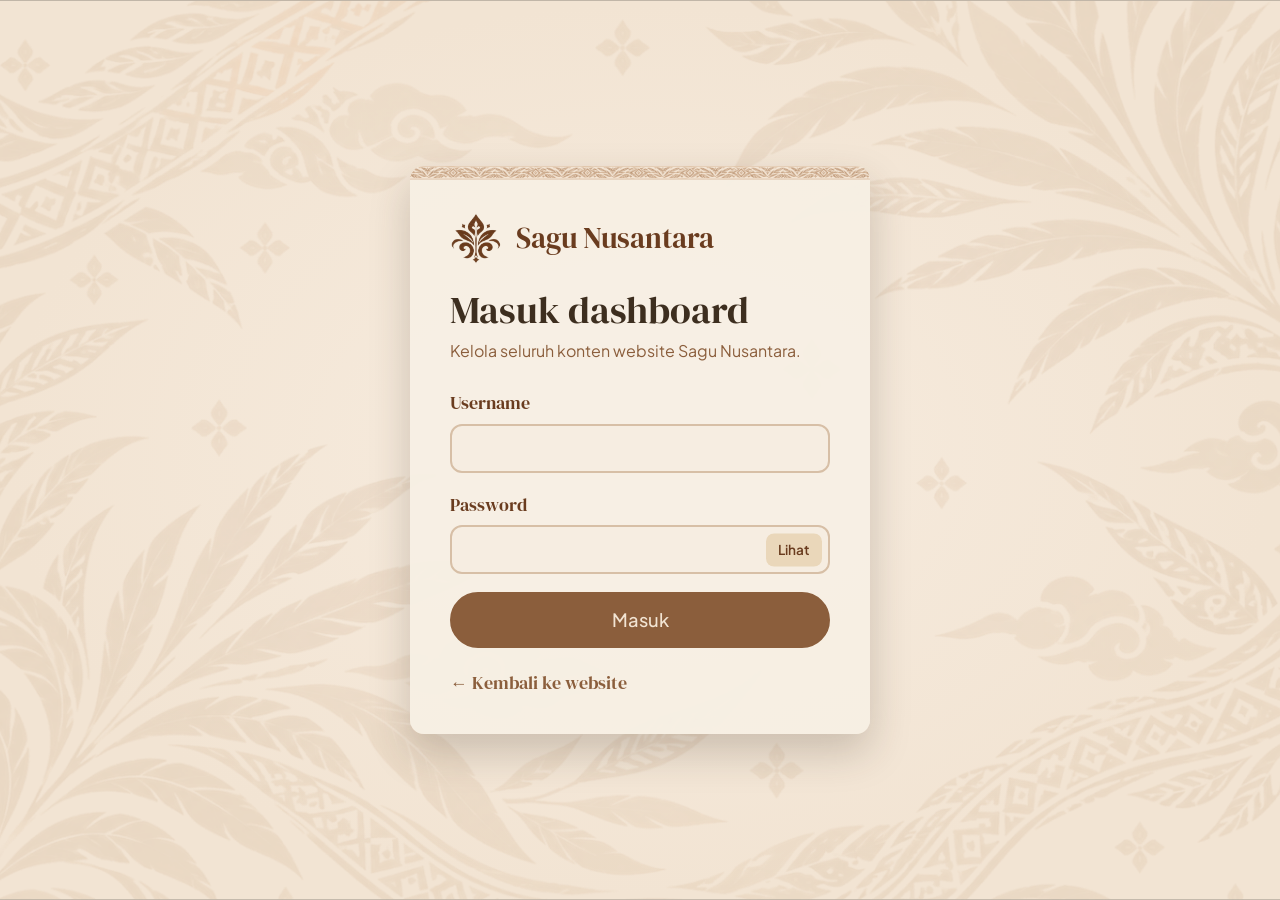
==== admin-dashboard.html @ 7875d742 "feat(all contents): Adding all the contents that was locally done" ====
<!DOCTYPE html>
<html lang="id">
<head>
    <meta charset="UTF-8">
    <meta name="viewport" content="width=device-width, initial-scale=1.0">
    <meta name="robots" content="noindex">
    <title>Dashboard — Admin Sagu Nusantara</title>

    <link rel="preconnect" href="https://fonts.googleapis.com">
    <link rel="preconnect" href="https://fonts.gstatic.com" crossorigin>
    <link href="https://fonts.googleapis.com/css2?family=DM+Serif+Display:ital@0;1&family=Plus+Jakarta+Sans:wght@400;500;600;700&display=swap" rel="stylesheet">

    <link rel="stylesheet" href="admin.css">
    <link rel="icon" href="assets/images/logo-sagu.png">

    <script src="data.js"></script>
    <!-- cek login dulu sebelum ke dashboard page -->
    <script>SaguAuth.guard("admin-login.html");</script>
</head>

<body class="admin-base admin" data-page="dashboard">
    <div class="admin-layout">

        <aside class="sidebar" id="sidebar" aria-label="Menu admin">
            <a href="#dashboard" class="brand">
                <span class="media brand__logo"><img src="assets/images/logo-sagu.png" alt=""></span>
                <span class="sidebar__brandtext">
                    <span class="brand__name">Sagu Nusantara</span>
                    <span class="sidebar__role">Dashboard CMS</span>
                </span>
            </a>

            <nav class="sidebar__nav" aria-label="Modul konten">
                <p class="sidebar__group">Ringkasan</p>
                <a href="#dashboard" class="sidebar__link" data-view="dashboard">
                    <svg viewBox="0 0 24 24" aria-hidden="true"><rect x="3" y="3" width="7" height="9" rx="1.5"/><rect x="14" y="3" width="7" height="5" rx="1.5"/><rect x="14" y="12" width="7" height="9" rx="1.5"/><rect x="3" y="16" width="7" height="5" rx="1.5"/></svg>
                    <span>Dashboard</span>
                </a>

                <p class="sidebar__group">Konten</p>
                <a href="#aboutCards" class="sidebar__link" data-view="aboutCards">
                    <svg viewBox="0 0 24 24" aria-hidden="true"><path d="M4 5a2 2 0 0 1 2-2h13v16H6a2 2 0 0 0-2 2z"/><path d="M4 19V5"/></svg>
                    <span>Tentang Sagu</span>
                </a>
                <a href="#processingSteps" class="sidebar__link" data-view="processingSteps">
                    <svg viewBox="0 0 24 24" aria-hidden="true"><circle cx="5" cy="12" r="2.5"/><circle cx="19" cy="12" r="2.5"/><path d="M7.5 12h9" stroke-dasharray="2 2"/></svg>
                    <span>Proses Pengolahan</span>
                </a>
                <a href="#foods" class="sidebar__link" data-view="foods">
                    <svg viewBox="0 0 24 24" aria-hidden="true"><path d="M3 11h18a9 9 0 0 1-18 0z"/><path d="M8 7c0-1.5 1-2 1-3.5M12 7c0-1.5 1-2 1-3.5"/></svg>
                    <span>Kuliner Sagu</span>
                </a>
                <a href="#regions" class="sidebar__link" data-view="regions">
                    <svg viewBox="0 0 24 24" aria-hidden="true"><path d="M12 21s7-6.2 7-11.5a7 7 0 0 0-14 0C5 14.8 12 21 12 21z"/><circle cx="12" cy="9.5" r="2.5"/></svg>
                    <span>Persebaran</span>
                </a>
                <a href="#facts" class="sidebar__link" data-view="facts">
                    <svg viewBox="0 0 24 24" aria-hidden="true"><path d="M9 18h6M10 21h4"/><path d="M12 3a6 6 0 0 0-3.5 10.9c.6.5 1 1.2 1 2.1h5c0-.9.4-1.6 1-2.1A6 6 0 0 0 12 3z"/></svg>
                    <span>Fakta Menarik</span>
                </a>
                <a href="#quizzes" class="sidebar__link" data-view="quizzes">
                    <svg viewBox="0 0 24 24" aria-hidden="true"><circle cx="12" cy="12" r="9"/><path d="M9.5 9.5a2.5 2.5 0 1 1 3.3 2.4c-.5.2-.8.7-.8 1.2V14"/><path d="M12 17.5v.01"/></svg>
                    <span>Quiz</span>
                </a>

                <p class="sidebar__group">Situs</p>
                <a href="#settings" class="sidebar__link" data-view="settings">
                    <svg viewBox="0 0 24 24" aria-hidden="true"><path d="M4 7h10M18 7h2M4 17h4M12 17h8"/><circle cx="16" cy="7" r="2"/><circle cx="10" cy="17" r="2"/></svg>
                    <span>Pengaturan Website</span>
                </a>
            </nav>

            <div class="sidebar__foot">
                <a href="index.html" target="_blank" rel="noopener" class="btn btn--outline btn--sm">Preview website</a>
                <button type="button" class="btn btn--primary btn--sm" id="logoutBtn">Keluar</button>
            </div>
        </aside>

        <div class="sidebar-overlay" id="sidebarOverlay" hidden></div>

        <div class="admin-main">
            <header class="topbar">
                <button type="button" class="nav-toggle" id="sidebarToggle" aria-controls="sidebar" aria-expanded="false" aria-label="Buka menu">
                    <span></span><span></span><span></span>
                </button>

                <div class="topbar__titles">
                    <p class="topbar__crumb" id="viewCrumb">Ringkasan</p>
                    <h1 class="topbar__title" id="viewTitle">Dashboard</h1>
                </div>

                <div class="topbar__actions">
                    <a href="index.html" target="_blank" rel="noopener" class="btn btn--outline btn--sm">Preview website</a>
                    <span class="topbar__user" id="userBadge">admin</span>
                </div>
            </header>

            <!-- isinya diisi dari admin.js -->
            <main class="admin-content" id="view" tabindex="-1"></main>
        </div>
    </div>

    <!-- popup form tambah / edit -->
    <dialog class="admin-dialog" id="formModal" aria-labelledby="formTitle">
        <form class="dialog-form" id="entityForm" novalidate>
            <div class="batik-strip" role="presentation"></div>
            <div class="dialog-head">
                <h2 id="formTitle">Tambah data</h2>
                <button type="button" class="dialog-close" data-close aria-label="Tutup form">×</button>
            </div>
            <div class="dialog-body">
                <div class="form-grid" id="formFields"></div>
            </div>
            <div class="dialog-actions">
                <button type="button" class="btn btn--outline btn--sm" data-close>Batal</button>
                <button type="submit" class="btn btn--primary btn--sm" id="formSubmit">Simpan</button>
            </div>
        </form>
    </dialog>

    <!-- popup konfirmasi hapus / import / reset -->
    <dialog class="admin-dialog admin-dialog--sm" id="confirmModal" aria-labelledby="confirmTitle">
        <form method="dialog" class="confirm">
            <h2 id="confirmTitle">Konfirmasi</h2>
            <p id="confirmMessage"></p>
            <div class="dialog-actions">
                <button value="cancel" class="btn btn--outline btn--sm" autofocus>Batal</button>
                <button value="ok" class="btn btn--danger btn--sm" id="confirmOk">Hapus</button>
            </div>
        </form>
    </dialog>

    <div class="toast" id="toast" role="status" aria-live="polite" hidden></div>

    <input type="file" id="importFile" accept=".json,application/json" hidden>

    <script src="admin.js"></script>
</body>
</html>
---- admin.css ----
/* css khusus halaman admin (login + dashboard), ga pake style.css website */

:root {
    --cream: #f2e4d3;
    --cream-card: #f0e2d1;
    --paper: #f7f0e4;
    --sand: #ead7ba;
    --tan: #d4a574;
    --line: #c9a98b;
    --ink: #3d2e1f;
    --brown: #6a3c1f;
    --brown-mid: #8b5e3c;
    --brown-soft: #a57f5c;

    --font-serif: "DM Serif Display", Georgia, "Times New Roman", serif;
    --font-sans: "Plus Jakarta Sans", "Segoe UI", system-ui, sans-serif;

    --shadow-card: 0 6px 18px rgba(61, 46, 31, 0.16);
    --shadow-soft: 0 3px 10px rgba(61, 46, 31, 0.12);

    --sidebar-w: 280px;
    --topbar-h: 84px;
    --radius: 12px;
    --danger: #a63d2f;
    --danger-dark: #86301f;
    --field-border: #d7bfa6;
    --field-bg: #f6ede1;
}

*, *::before, *::after { box-sizing: border-box; }

body.admin-base {
    margin: 0;
    font-family: var(--font-sans);
    font-size: 1rem;
    line-height: 1.55;
    color: var(--brown-mid);
    background-color: var(--cream);
    -webkit-font-smoothing: antialiased;
}

/* pake :where biar reset nya ga ngalahin class lain (kayak warna tulisan .btn--primary) */
:where(.admin-base) :where(img) { display: block; max-width: 100%; }
:where(.admin-base) :where(h1, h2, h3, p, ol, ul) { margin: 0; }
:where(.admin-base) :where(ul, ol) { padding: 0; list-style: none; }
:where(.admin-base) :where(a) { color: inherit; text-decoration: none; }
:where(.admin-base) :where(button, input, select, textarea) { font: inherit; color: inherit; }
:where(.admin-base) :where(button) { cursor: pointer; }
:where(.admin-base) :where(:focus-visible) { outline: 3px solid var(--brown-mid); outline-offset: 3px; }

[hidden] { display: none !important; }

.sr-only {
    position: absolute; width: 1px; height: 1px; padding: 0; margin: -1px;
    overflow: hidden; clip: rect(0 0 0 0); white-space: nowrap; border: 0;
}

/* kotak gambar, kalau gambarnya gagal dimuat muncul tulisan nama file */
.media { position: relative; overflow: hidden; background: #e4d2bd; }
.media img { width: 100%; height: 100%; object-fit: cover; }
.media.is-missing img { visibility: hidden; }
.media.is-missing::after {
    content: attr(data-missing);
    position: absolute; inset: 0;
    display: grid; place-items: center;
    padding: 8px;
    font: 600 0.75rem/1.3 var(--font-sans);
    color: var(--brown);
    text-align: center;
    word-break: break-all;
    border: 2px dashed var(--line);
    background: repeating-linear-gradient(45deg, #efdfcc 0 10px, #e8d6c1 10px 20px);
}

/* garis motif kecil, ambil bagian tengah dari pembatas.png (pitanya cuma 70px dari 480px) */
.batik-strip {
    height: 14px;
    background: url("assets/images/pembatas.png") repeat-x center / auto 96px, #f3e5d5;
}

/* tombol */
.btn {
    display: inline-flex; align-items: center; justify-content: center; gap: 8px;
    min-height: 52px;
    padding: 12px 28px;
    border-radius: 999px;
    border: 2px solid var(--brown-mid);
    font-family: var(--font-sans);
    font-size: 1.15rem;
    font-weight: 500;
    transition: background-color .2s, color .2s;
}
.btn--primary { background: var(--brown-mid); color: var(--cream); }
.btn--primary:hover { background: var(--brown); border-color: var(--brown); }
.btn--outline { background: transparent; color: var(--brown-mid); }
.btn--outline:hover { background: var(--brown-mid); color: var(--cream); }
.btn--sm { min-height: 40px; padding: 6px 18px; font-size: .95rem; }
.btn--xs { min-height: 34px; padding: 4px 14px; font-size: .88rem; border-width: 1.5px; }
.btn--block { width: 100%; }
.btn--danger { background: var(--danger); border-color: var(--danger); color: var(--paper); }
.btn--danger:hover { background: var(--danger-dark); border-color: var(--danger-dark); }
.btn:disabled { opacity: .45; cursor: not-allowed; }

.icon-btn {
    display: grid; place-items: center;
    width: 34px; height: 34px;
    border: 1.5px solid var(--line);
    border-radius: 8px;
    background: var(--paper);
    color: var(--brown);
}
.icon-btn svg { width: 16px; height: 16px; fill: none; stroke: currentColor; stroke-width: 2.4; stroke-linecap: round; stroke-linejoin: round; }
.icon-btn:hover:not(:disabled) { background: var(--sand); }
.icon-btn:disabled { opacity: .35; cursor: not-allowed; }

/* logo + nama */
.brand { display: inline-flex; align-items: center; gap: 14px; }
.brand__logo { width: 64px; height: 64px; background: transparent; flex: none; }
.brand__logo img { object-fit: contain; }
.brand__logo.is-missing::after { font-size: .55rem; }
.brand__name { font-family: var(--font-serif); font-size: 2.1rem; color: var(--brown); line-height: 1; white-space: nowrap; }

/* tombol hamburger, cuma muncul di layar kecil */
.nav-toggle { display: none; }

/* isian form */
.form-grid {
    display: grid;
    grid-template-columns: repeat(2, minmax(0, 1fr));
    gap: 18px 22px;
}
.field { display: flex; flex-direction: column; gap: 6px; }
.field--wide { grid-column: 1 / -1; }
.field > label { font-family: var(--font-serif); font-size: 1.15rem; color: var(--brown); }
.field label .req { color: var(--danger); }
.field__hint { font-size: .82rem; color: var(--brown-soft); }

.input,
.field input,
.field textarea,
.field select {
    width: 100%;
    min-height: 48px;
    padding: 10px 14px;
    border: 2px solid var(--field-border);
    border-radius: 12px;
    background: var(--field-bg);
    color: var(--ink);
    font-size: 1rem;
}
.field textarea { min-height: 110px; resize: vertical; line-height: 1.45; }
.field select {
    appearance: none;
    padding-right: 40px;
    background-image: url("data:image/svg+xml,%3Csvg xmlns='http://www.w3.org/2000/svg' viewBox='0 0 12 8'%3E%3Cpath d='M1 1l5 5 5-5' fill='none' stroke='%233d2e1f' stroke-width='2'/%3E%3C/svg%3E");
    background-repeat: no-repeat;
    background-position: right 16px center;
    background-size: 12px;
    cursor: pointer;
}
.input:focus,
.field input:focus,
.field textarea:focus,
.field select:focus {
    outline: none;
    border-color: var(--brown-mid);
    box-shadow: 0 0 0 3px rgba(139, 94, 60, .18);
}
.field input:user-invalid,
.field textarea:user-invalid,
.field select:user-invalid { border-color: var(--danger); }

/* isian gambar: preview + tombol upload */
.field__image { display: grid; grid-template-columns: 88px 1fr; gap: 14px; align-items: center; }
.field__preview { width: 88px; height: 66px; border-radius: 8px; border: 2px solid transparent; }
.field__preview.is-missing::after { font-size: .55rem; padding: 2px; }
.field.is-invalid .field__preview { border-color: var(--danger); }
.field__upload { display: flex; flex-wrap: wrap; align-items: center; gap: 8px 12px; min-width: 0; }
.field .field__file {
    /* input file aslinya disembunyiin, yang keliatan label tombolnya */
    position: absolute; width: 1px; height: 1px; min-height: 0;
    padding: 0; border: 0; opacity: 0;
}
.field__pick { cursor: pointer; }
.field__file:focus-visible + .field__pick { outline: 3px solid var(--brown-mid); outline-offset: 3px; }
.field__filename {
    min-width: 0;
    font-size: .88rem;
    color: var(--brown-soft);
    overflow: hidden;
    text-overflow: ellipsis;
    white-space: nowrap;
}

/* kotak kecil buat nambah opsi dropdown baru */
.field__add {
    display: flex; align-items: center; gap: 8px;
    margin-top: 4px;
    padding: 8px;
    border: 1.5px dashed var(--line);
    border-radius: 12px;
    background: rgba(234, 215, 186, .35);
    animation: muncul .18s ease;
}
.field .field__add input { flex: 1; min-width: 0; min-height: 38px; padding: 6px 12px; border-radius: 10px; }
.field__add .btn { flex: none; }
@keyframes muncul { from { opacity: 0; transform: translateY(-4px); } to { opacity: 1; transform: none; } }

.form-error {
    padding: 10px 14px;
    border-left: 4px solid var(--danger);
    background: #f7dcd4;
    color: var(--danger-dark);
    font-size: .95rem;
}
.form-actions { display: flex; justify-content: flex-end; margin-top: 22px; }

/* ---------- halaman login ---------- */
.login-page {
    min-height: 100vh;
    min-height: 100dvh;
    display: grid;
    place-items: center;
    padding: 32px 20px;
    background:
        url("assets/images/bg-1.png") center / cover no-repeat fixed,
        radial-gradient(ellipse at center, #f7ecdf 0%, var(--cream) 70%);
}
.login { width: min(460px, 100%); }
.login__card {
    overflow: hidden;
    border-radius: 14px;
    background: rgba(247, 240, 228, .96);
    box-shadow: 0 18px 40px rgba(61, 46, 31, .22);
}
.login__body { padding: 32px clamp(22px, 5vw, 40px) 36px; }
.login .brand { margin-bottom: 26px; }
.login .brand__logo { width: 52px; height: 52px; }
.login .brand__name { font-size: 1.8rem; }
.login__title {
    font-family: var(--font-serif);
    font-weight: 400;
    font-size: 2.4rem;
    line-height: 1.05;
    color: var(--ink);
}
.login__sub { margin: 8px 0 26px; }
.login form { display: flex; flex-direction: column; gap: 18px; }

.field__password { position: relative; }
.field__password input { padding-right: 124px; }
.field__toggle {
    position: absolute; right: 8px; top: 50%;
    transform: translateY(-50%);
    padding: 6px 12px;
    border: 0;
    border-radius: 8px;
    background: var(--sand);
    color: var(--brown);
    font-size: .85rem;
    font-weight: 600;
}
.login__back {
    display: inline-block;
    margin-top: 22px;
    font-family: var(--font-serif);
    font-size: 1.1rem;
    color: var(--brown-mid);
}
.login__back:hover { text-decoration: underline; text-underline-offset: 4px; }

/* ---------- layout dashboard ---------- */
.admin-layout {
    display: grid;
    grid-template-columns: var(--sidebar-w) minmax(0, 1fr);
    min-height: 100vh;
    min-height: 100dvh;
}

.sidebar {
    position: sticky; top: 0;
    z-index: 60;
    height: 100vh;
    height: 100dvh;
    display: flex;
    flex-direction: column;
    gap: 18px;
    padding: 22px 18px;
    overflow-y: auto;
    border-right: 2px solid var(--line);
    /* motif batik bg-2 di bagian bawah sidebar, makin ke atas makin pudar */
    background:
        linear-gradient(to bottom, var(--paper) 30%, rgba(247, 240, 228, .55) 100%),
        url("assets/images/bg-2.png") center bottom / 760px auto no-repeat,
        var(--paper);
}
.sidebar .brand { padding: 0 6px; }
.sidebar .brand__logo { width: 48px; height: 48px; }
.sidebar .brand__name { font-size: 1.5rem; }
.sidebar__brandtext { display: flex; flex-direction: column; gap: 4px; }
.sidebar__role { font-size: .85rem; color: var(--brown-soft); }

.sidebar__nav { flex: 1; display: flex; flex-direction: column; gap: 4px; }
.sidebar__group {
    margin: 14px 12px 4px;
    font-family: var(--font-serif);
    font-size: 1rem;
    color: var(--brown-soft);
}
.sidebar__link {
    display: flex; align-items: center; gap: 12px;
    padding: 11px 14px;
    border-radius: 12px;
    font-weight: 600;
    color: var(--brown);
    transition: background-color .2s;
}
.sidebar__link svg {
    flex: none;
    width: 22px; height: 22px;
    fill: none; stroke: currentColor; stroke-width: 1.8; stroke-linecap: round; stroke-linejoin: round;
}
.sidebar__link:hover { background: rgba(234, 215, 186, .7); }
.sidebar__link[aria-current="page"] { background: var(--tan); color: var(--ink); box-shadow: var(--shadow-soft); }

.sidebar__foot {
    display: flex; flex-direction: column; gap: 10px;
    padding-top: 18px;
    border-top: 1.5px solid var(--line);
}
.sidebar-overlay { position: fixed; inset: 0; z-index: 55; background: rgba(61, 46, 31, .45); }

/* area kanan, dikasih bg-3 (daun di pojok) yang diem waktu discroll */
.admin-main {
    min-width: 0;
    display: flex;
    flex-direction: column;
    background: url("assets/images/bg-3.png") center / cover no-repeat fixed;
}

.topbar {
    position: sticky; top: 0; z-index: 40;
    display: flex; align-items: center; gap: 18px;
    min-height: var(--topbar-h);
    padding: 12px clamp(20px, 3vw, 40px) 24px;
    background: rgba(242, 228, 211, .88);
    backdrop-filter: blur(6px);
    -webkit-backdrop-filter: blur(6px);
    box-shadow: 0 2px 6px rgba(61, 46, 31, .1);
}
/* motif pembatas di bawah topbar */
.topbar::after {
    content: "";
    position: absolute; left: 0; right: 0; bottom: 0;
    height: 12px;
    background: url("assets/images/pembatas.png") repeat-x center / auto 82px;
}
.topbar__titles { flex: 1; min-width: 0; }
.topbar__crumb { font-size: .9rem; color: var(--brown-soft); }
.topbar__title {
    font-family: var(--font-serif);
    font-weight: 400;
    font-size: clamp(1.7rem, 3vw, 2.4rem);
    line-height: 1.05;
    color: var(--ink);
}
.topbar__actions { display: flex; align-items: center; gap: 14px; }
.topbar__user {
    display: inline-flex; align-items: center; gap: 8px;
    padding: 6px 16px 6px 6px;
    border-radius: 999px;
    background: var(--sand);
    font-weight: 600;
    color: var(--ink);
}
.topbar__user::before {
    content: "A";
    display: grid; place-items: center;
    width: 28px; height: 28px;
    border-radius: 50%;
    background: var(--brown-mid);
    color: var(--cream);
    font-size: .8rem;
}
.admin-content { flex: 1; padding: clamp(20px, 3vw, 40px); outline: none; }

/* ---------- panel ---------- */
.panel {
    padding: 22px clamp(16px, 2.5vw, 28px) 26px;
    border-radius: var(--radius);
    background: rgba(247, 240, 228, .94);
    border: 1px solid rgba(201, 169, 139, .35);
    box-shadow: var(--shadow-soft);
}
.panel__head { display: flex; align-items: center; justify-content: space-between; gap: 12px; margin-bottom: 14px; }
.panel__title {
    font-family: var(--font-serif);
    font-weight: 400;
    font-size: 1.7rem;
    line-height: 1.1;
    color: var(--ink);
}
.panel > .panel__title { margin-bottom: 14px; }
.panel__note { max-width: 70ch; margin-bottom: 16px; font-size: .95rem; }
.panel__toolbar {
    display: flex; flex-wrap: wrap; align-items: center; justify-content: space-between;
    gap: 14px;
    margin-bottom: 16px;
}
.admin-search { flex: 1 1 280px; max-width: 420px; }
.panel__count { margin-top: 14px; font-size: .9rem; color: var(--brown-soft); }
.empty-note {
    padding: 24px;
    border: 2px dashed var(--line);
    border-radius: 10px;
    text-align: center;
}

/* ---------- kartu sambutan di dashboard ---------- */
.welcome {
    position: relative;
    display: flex; align-items: center; justify-content: space-between; gap: 24px;
    margin-bottom: 24px;
    padding: 28px clamp(20px, 3vw, 36px);
    overflow: hidden;
    border-radius: var(--radius);
    background:
        url("assets/images/bg-1.png") center / cover no-repeat,
        linear-gradient(120deg, #f7ecdf 0%, #ecd8bf 100%);
    border: 1px solid rgba(201, 169, 139, .45);
    box-shadow: var(--shadow-card);
}
.welcome::after {
    content: "";
    position: absolute; left: 0; right: 0; bottom: 0;
    height: 12px;
    background: url("assets/images/pembatas.png") repeat-x center / auto 82px;
}
.welcome__eyebrow { font-family: var(--font-serif); font-size: 1.15rem; color: var(--brown); }
.welcome__title {
    font-family: var(--font-serif);
    font-weight: 400;
    font-size: clamp(2rem, 4vw, 3rem);
    line-height: 1.05;
    color: var(--ink);
}
.welcome__desc { max-width: 52ch; margin-top: 8px; }
.welcome__logo { flex: none; width: 110px; height: auto; opacity: .9; filter: drop-shadow(0 6px 10px rgba(61, 46, 31, .2)); }

/* ---------- statistik, aktivitas, grafik ---------- */
.stats {
    display: grid;
    grid-template-columns: repeat(auto-fit, minmax(160px, 1fr));
    gap: 16px;
    margin-bottom: 24px;
}
.stat {
    position: relative;
    display: flex; flex-direction: column; gap: 2px;
    padding: 26px 20px 18px;
    overflow: hidden;
    background: rgba(240, 226, 209, .96);
    box-shadow: var(--shadow-card);
    transition: background-color .2s, transform .2s;
}
.stat::before {
    content: "";
    position: absolute; inset: 0 0 auto;
    height: 10px;
    background: url("assets/images/pembatas.png") repeat-x center / auto 69px, #f3e5d5;
}
.stat:hover { background: #ecdcc8; transform: translateY(-2px); }
.stat__num { font-family: var(--font-serif); font-size: 3rem; line-height: 1; color: var(--ink); }
.stat__label { font-weight: 600; color: var(--brown); }

.dash-grid {
    display: grid;
    grid-template-columns: minmax(0, 1.3fr) minmax(0, 1fr);
    align-items: start;
    gap: 24px;
}
.dash-grid__activity { grid-row: span 2; }

.activity { display: flex; flex-direction: column; }
.activity__item {
    display: grid;
    grid-template-columns: 92px 1fr;
    align-items: start;
    gap: 14px;
    padding: 12px 0;
    border-bottom: 1px solid #e6d6c3;
}
.activity__item:last-child { border-bottom: 0; }
.activity__badge {
    justify-self: start;
    padding: 3px 10px;
    border-radius: 6px;
    background: var(--sand);
    font-size: .8rem;
    font-weight: 700;
    color: var(--brown);
}
.activity__badge[data-type="Tambah"] { background: #d9ecd3; color: #2f5b2a; }
.activity__badge[data-type="Hapus"],
.activity__badge[data-type="Reset"] { background: #f5d6cf; color: var(--danger-dark); }
.activity__body p { font-weight: 500; color: var(--ink); }
.activity__body small { display: flex; flex-wrap: wrap; gap: 4px 12px; font-size: .82rem; color: var(--brown-soft); }

.bars { display: flex; flex-direction: column; gap: 12px; }
.bar { display: grid; grid-template-columns: 90px 1fr 28px; align-items: center; gap: 12px; }
.bar__label { font-weight: 600; color: var(--brown); overflow: hidden; text-overflow: ellipsis; white-space: nowrap; }
.bar__track { height: 12px; overflow: hidden; border-radius: 999px; background: #eadbc8; }
.bar__fill { display: block; height: 100%; border-radius: inherit; background: var(--brown-mid); }
.bar__value { text-align: right; font-weight: 700; color: var(--ink); }

.data-tools { display: flex; flex-wrap: wrap; gap: 10px; }

/* ---------- tabel ---------- */
.table-wrap { overflow-x: auto; }
.data-table { width: 100%; border-collapse: separate; border-spacing: 0 8px; }
.data-table th {
    padding: 4px 14px;
    font-family: var(--font-serif);
    font-weight: 400;
    font-size: 1.1rem;
    color: var(--brown);
    text-align: left;
    white-space: nowrap;
}
.data-table td {
    padding: 12px 14px;
    background: var(--cream-card);
    color: var(--ink);
    font-size: .95rem;
    vertical-align: middle;
}
.data-table td:first-child { border-radius: 10px 0 0 10px; }
.data-table td:last-child { border-radius: 0 10px 10px 0; }
.data-table__actions { width: 1%; white-space: nowrap; }
.data-table__empty td {
    padding: 28px;
    border: 2px dashed var(--line);
    border-radius: 10px;
    background: transparent;
    color: var(--brown);
    text-align: center;
}
.row-actions { display: flex; align-items: center; gap: 8px; }

.thumb { display: block; width: 64px; height: 48px; border-radius: 6px; }
.thumb--round { width: 48px; border: 1.5px solid var(--brown-mid); border-radius: 50%; background: var(--cream); }
.thumb--round img { object-fit: contain; padding: 6px; }
.thumb.is-missing::after { font-size: .5rem; padding: 2px; }
.order-num { font-family: var(--font-serif); font-style: italic; font-size: 1.4rem; color: var(--brown-soft); }
.answer-key { display: inline-block; margin-right: 6px; padding: 2px 10px; background: var(--brown-mid); color: var(--paper); font-weight: 600; }

/* ---------- popup ---------- */
.admin-dialog {
    width: min(780px, calc(100% - 24px));
    max-height: calc(100dvh - 24px);
    padding: 0;
    overflow: hidden;
    border: 0;
    border-radius: 14px;
    background:
        url("assets/images/bg-3.png") center / cover no-repeat,
        var(--paper);
    color: var(--brown-mid);
    box-shadow: 0 20px 50px rgba(61, 46, 31, .35);
}
.admin-dialog::backdrop { background: rgba(61, 46, 31, .55); backdrop-filter: blur(2px); }
.admin-dialog[open] { animation: dialog-in .22s ease; }
@keyframes dialog-in { from { opacity: 0; transform: translateY(12px); } to { opacity: 1; transform: none; } }
.admin-dialog--sm { width: min(460px, calc(100% - 24px)); }

.dialog-form { display: flex; flex-direction: column; max-height: calc(100dvh - 24px); }
.dialog-head { display: flex; align-items: center; justify-content: space-between; gap: 12px; padding: 18px 24px 8px; }
.dialog-head h2 {
    font-family: var(--font-serif);
    font-weight: 400;
    font-size: 1.9rem;
    line-height: 1.1;
    color: var(--ink);
}
.dialog-close {
    flex: none;
    width: 38px; height: 38px;
    border: 0;
    border-radius: 50%;
    background: var(--sand);
    color: var(--brown);
    font-size: 1.5rem;
    line-height: 1;
}
.dialog-body { flex: 1; min-height: 0; overflow-y: auto; padding: 14px 24px 22px; }
.dialog-actions {
    display: flex; justify-content: flex-end; gap: 10px;
    padding: 14px 24px 18px;
    border-top: 1.5px solid var(--line);
}

.confirm { padding: 24px; }
.confirm h2 { font-family: var(--font-serif); font-weight: 400; font-size: 1.8rem; color: var(--ink); }
.confirm p { margin: 10px 0 22px; color: var(--ink); }
.confirm .dialog-actions { padding: 0; border: 0; }

/* ---------- notif kecil di pojok ---------- */
.toast {
    position: fixed; right: 20px; bottom: 20px; z-index: 100;
    max-width: min(380px, calc(100% - 40px));
    padding: 14px 18px;
    border-radius: 10px;
    background: var(--ink);
    color: var(--paper);
    font-weight: 500;
    box-shadow: var(--shadow-card);
    animation: toast-in .25s ease;
}
.toast[data-type="error"] { background: var(--danger-dark); }
@keyframes toast-in { from { opacity: 0; transform: translateY(10px); } to { opacity: 1; transform: none; } }

/* ---------- tablet ---------- */
@media (max-width: 1100px) {
    .dash-grid { grid-template-columns: 1fr; }
    .dash-grid__activity { grid-row: auto; }
}

@media (max-width: 1024px) {
    .admin-layout { grid-template-columns: 1fr; }
    .sidebar {
        position: fixed; top: 0; bottom: 0; left: 0;
        width: min(var(--sidebar-w), 86vw);
        transform: translateX(-100%);
        transition: transform .25s ease;
        box-shadow: 8px 0 24px rgba(61, 46, 31, .25);
    }
    .sidebar.is-open { transform: none; }
    .topbar__actions .btn { display: none; }

    .nav-toggle {
        display: flex; flex-direction: column; justify-content: center; gap: 6px;
        flex: none;
        width: 46px; height: 46px;
        padding: 10px;
        border: 2px solid var(--line);
        border-radius: 10px;
        background: var(--paper);
    }
    .nav-toggle span { display: block; height: 2.5px; background: var(--brown); border-radius: 2px; transition: transform .25s, opacity .25s; }
    .nav-toggle[aria-expanded="true"] span:nth-child(1) { transform: translateY(8.5px) rotate(45deg); }
    .nav-toggle[aria-expanded="true"] span:nth-child(2) { opacity: 0; }
    .nav-toggle[aria-expanded="true"] span:nth-child(3) { transform: translateY(-8.5px) rotate(-45deg); }

    /* background fixed suka patah-patah di hp, jadi dibikin biasa aja */
    .admin-main, .login-page { background-attachment: scroll; }
}

/* ---------- hp, tabel berubah jadi kartu ---------- */
@media (max-width: 720px) {
    .form-grid { grid-template-columns: 1fr; }
    .topbar { min-height: 72px; }
    .topbar__user { display: none; }
    .welcome__logo { width: 72px; }

    .data-table thead {
        position: absolute; width: 1px; height: 1px;
        overflow: hidden; clip: rect(0 0 0 0);
    }
    .data-table,
    .data-table tbody,
    .data-table tr,
    .data-table td { display: block; width: 100%; }
    .data-table { border-spacing: 0; }
    .data-table tr {
        margin-bottom: 12px;
        padding: 10px 14px;
        border-radius: 10px;
        background: var(--cream-card);
    }
    .data-table td {
        display: grid;
        grid-template-columns: 90px 1fr;
        align-items: center;
        gap: 10px;
        padding: 6px 0;
        border-radius: 0 !important;
        background: none;
    }
    .data-table td::before { content: attr(data-label); font-family: var(--font-serif); color: var(--brown); }
    .data-table__actions { width: auto; }
    .row-actions { flex-wrap: wrap; }
    .data-table__empty { padding: 0; background: none; }
    .data-table__empty td { display: block; }
    .data-table__empty td::before { content: none; }

    .field__add { flex-wrap: wrap; }
    .field .field__add input { flex-basis: 100%; }
    .dialog-actions .btn { flex: 1; }
}

@media (prefers-reduced-motion: reduce) {
    .sidebar, .admin-dialog[open], .toast, .field__add, .stat { transition: none; animation: none; }
}
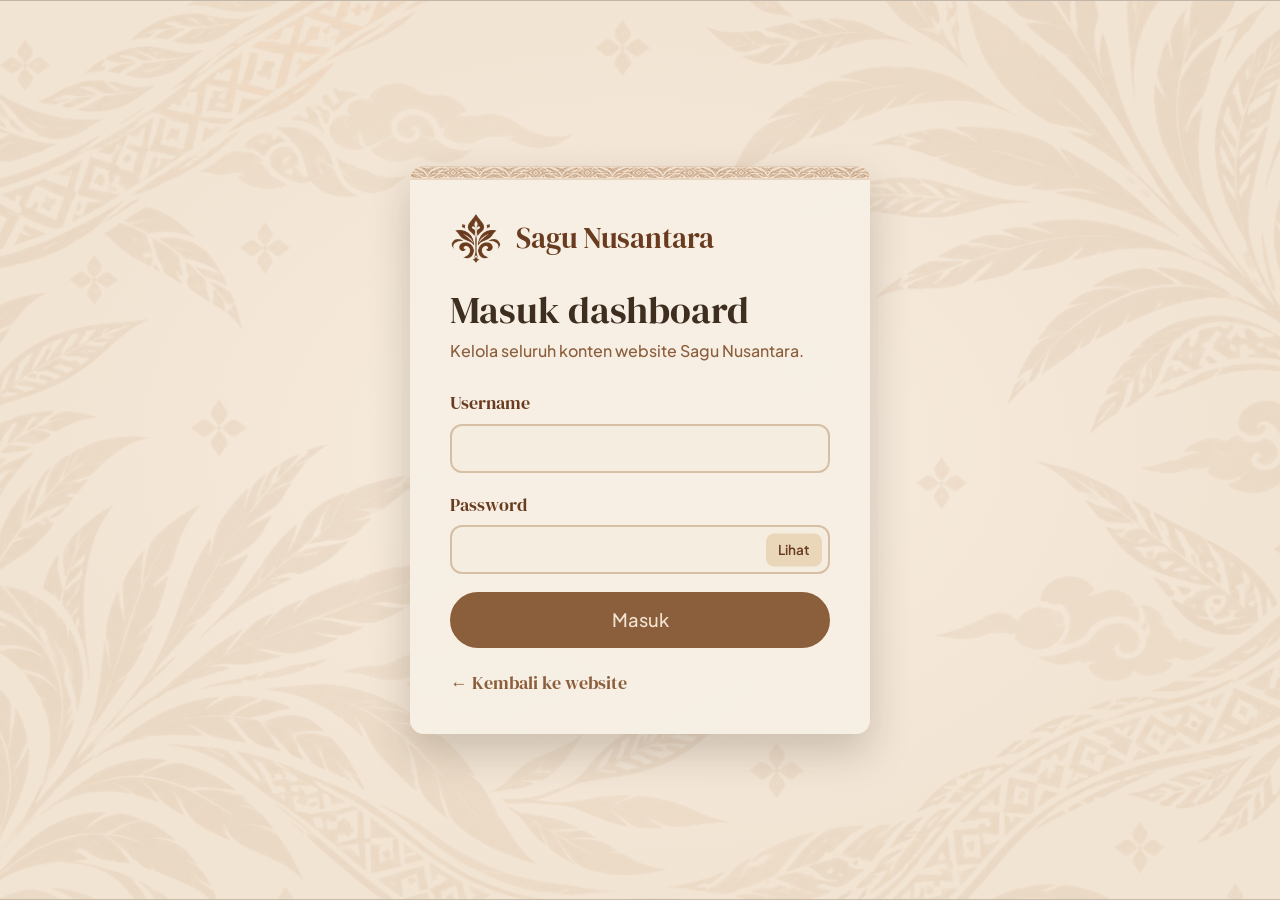
==== commit b21b0bb4: "feat(all): Fixing & Redesign features" ====
--- a/admin-dashboard.html
+++ b/admin-dashboard.html
@@ -90,7 +90,6 @@
                 </div>
 
                 <div class="topbar__actions">
-                    <a href="index.html" target="_blank" rel="noopener" class="btn btn--outline btn--sm">Preview website</a>
                     <span class="topbar__user" id="userBadge">admin</span>
                 </div>
             </header>
--- a/admin.css
+++ b/admin.css
@@ -33,6 +33,7 @@
     margin: 0;
     font-family: var(--font-sans);
     font-size: 1rem;
+    font-weight: 500;
     line-height: 1.55;
     color: var(--brown-mid);
     background-color: var(--cream);
@@ -551,6 +552,17 @@
 .thumb--round { width: 48px; border: 1.5px solid var(--brown-mid); border-radius: 50%; background: var(--cream); }
 .thumb--round img { object-fit: contain; padding: 6px; }
 .thumb.is-missing::after { font-size: .5rem; padding: 2px; }
+.thumb--wide { width: 72px; height: 48px; }
+
+/* jumlah like & dislike di tabel fakta */
+.reactions { display: flex; align-items: center; gap: 12px; white-space: nowrap; }
+.reaction {
+    display: inline-flex; align-items: center; gap: 6px;
+    font-weight: 700;
+    color: var(--ink);
+    white-space: nowrap;
+}
+.reaction img { width: 20px; height: 19px; object-fit: contain; }
 .order-num { font-family: var(--font-serif); font-style: italic; font-size: 1.4rem; color: var(--brown-soft); }
 .answer-key { display: inline-block; margin-right: 6px; padding: 2px 10px; background: var(--brown-mid); color: var(--paper); font-weight: 600; }
 
